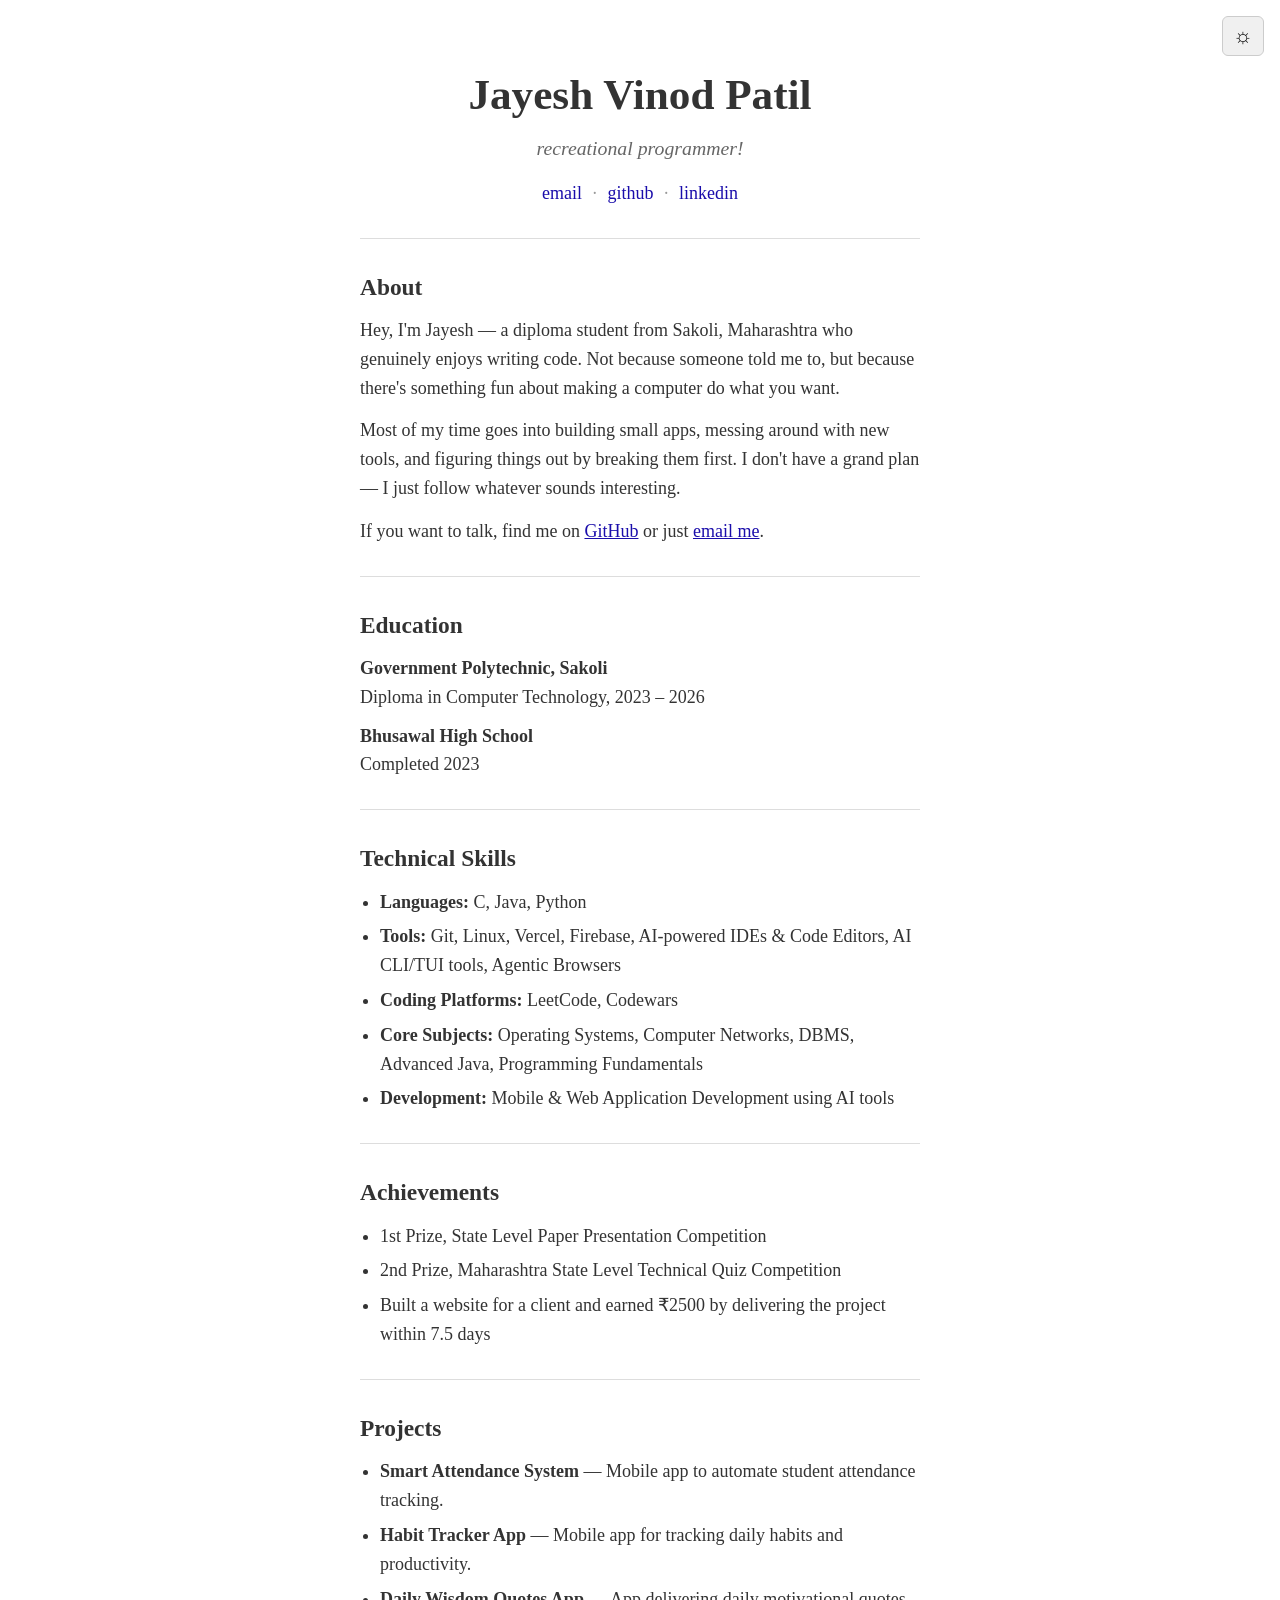
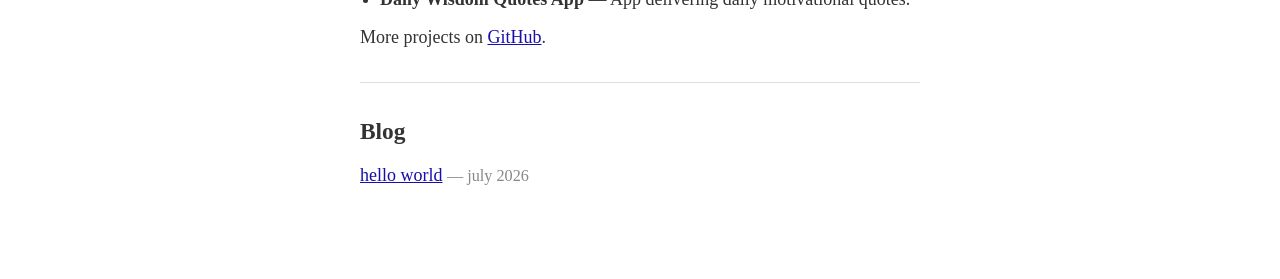
==== index.html @ d33e116e "first commit" ====
<!doctype html>
<html lang="en">
  <head>
    <meta charset="utf-8">
    <meta name="viewport" content="width=device-width, initial-scale=1">
    <title>Jayesh Vinod Patil</title>
    <meta name="description" content="Jayesh Vinod Patil — recreational programmer.">
    <link rel="stylesheet" href="style.css">
  </head>
  <body>

    <button id="theme-toggle" title="Toggle dark/light mode" aria-label="Toggle theme">☼</button>

    <div class="container">

      <header>
        <h1>Jayesh Vinod Patil</h1>
        <p class="tagline">recreational programmer!</p>
        <nav>
          <a href="mailto:jayeshcode2008@gmail.com" title="Email">email</a>
          <span class="sep">·</span>
          <a href="https://github.com/JVP008/" target="_blank" rel="noopener" title="GitHub">github</a>
          <span class="sep">·</span>
          <a href="https://linkedin.com/in/jayesh-vinod-patil" target="_blank" rel="noopener" title="LinkedIn">linkedin</a>
        </nav>
      </header>

      <hr>

      <section id="about">
        <h2>About</h2>
        <p>
          Hey, I'm Jayesh — a diploma student from Sakoli, Maharashtra who
          genuinely enjoys writing code. Not because someone told me to, but
          because there's something fun about making a computer do what you want.
        </p>
        <p>
          Most of my time goes into building small apps, messing around with
          new tools, and figuring things out by breaking them first. I don't
          have a grand plan — I just follow whatever sounds interesting.
        </p>
        <p>
          If you want to talk, find me on <a href="https://github.com/JVP008/">GitHub</a>
          or just <a href="mailto:jayeshcode2008@gmail.com">email me</a>.
        </p>
      </section>

      <hr>

      <section id="education">
        <h2>Education</h2>
        <p>
          <strong>Government Polytechnic, Sakoli</strong><br>
          Diploma in Computer Technology, 2023 – 2026
        </p>
        <p>
          <strong>Bhusawal High School</strong><br>
          Completed 2023
        </p>
      </section>

      <hr>

      <section id="skills">
        <h2>Technical Skills</h2>
        <ul>
          <li><strong>Languages:</strong> C, Java, Python</li>
          <li><strong>Tools:</strong> Git, Linux, Vercel, Firebase, AI-powered IDEs &amp; Code Editors, AI CLI/TUI tools, Agentic Browsers</li>
          <li><strong>Coding Platforms:</strong> LeetCode, Codewars</li>
          <li><strong>Core Subjects:</strong> Operating Systems, Computer Networks, DBMS, Advanced Java, Programming Fundamentals</li>
          <li><strong>Development:</strong> Mobile &amp; Web Application Development using AI tools</li>
        </ul>
      </section>

      <hr>

      <section id="achievements">
        <h2>Achievements</h2>
        <ul>
          <li>1st Prize, State Level Paper Presentation Competition</li>
          <li>2nd Prize, Maharashtra State Level Technical Quiz Competition</li>
          <li>Built a website for a client and earned ₹2500 by delivering the project within 7.5 days</li>
        </ul>
      </section>

      <hr>

      <section id="projects">
        <h2>Projects</h2>
        <ul>
          <li><strong>Smart Attendance System</strong> — Mobile app to automate student attendance tracking.</li>
          <li><strong>Habit Tracker App</strong> — Mobile app for tracking daily habits and productivity.</li>
          <li><strong>Daily Wisdom Quotes App</strong> — App delivering daily motivational quotes.</li>
        </ul>
        <p>More projects on <a href="https://github.com/JVP008/">GitHub</a>.</p>
      </section>

      <hr>

      <section id="blog">
        <h2>Blog</h2>
        <ul class="blog-list">
          <li>
            <a href="blog/hello-world.html">hello world</a>
            <span class="blog-date">— july 2026</span>
          </li>
        </ul>
      </section>

    </div>

    <script>
      (function () {
        const btn = document.getElementById('theme-toggle');
        const stored = localStorage.getItem('theme');
        if (stored === 'dark') {
          document.body.classList.add('dark');
          btn.textContent = '☾';
        }
        btn.addEventListener('click', function () {
          document.body.classList.toggle('dark');
          const isDark = document.body.classList.contains('dark');
          btn.textContent = isDark ? '☾' : '☼';
          localStorage.setItem('theme', isDark ? 'dark' : 'light');
        });
      })();
    </script>

  </body>
</html>
---- style.css ----
/* ── Reset ── */
*, *::before, *::after {
  margin: 0;
  padding: 0;
  box-sizing: border-box;
}

/* ── Base (light mode) ── */
body {
  font-family: Georgia, 'Times New Roman', Times, serif;
  font-size: 18px;
  line-height: 1.6;
  color: #333;
  background: #fff;
  transition: background 0.3s, color 0.3s;
}

/* ── Dark mode ── */
body.dark {
  color: #d4d4d4;
  background: #1a1a1a;
}

body.dark a {
  color: #6db3f2;
}

body.dark hr {
  border-color: #444;
}

body.dark #theme-toggle {
  color: #d4d4d4;
  background: #333;
  border-color: #555;
}

/* ── Container (centered like Karpathy) ── */
.container {
  max-width: 600px;
  margin: 0 auto;
  padding: 60px 20px 80px;
}

/* ── Header ── */
header {
  text-align: center;
  margin-bottom: 10px;
}

h1 {
  font-size: 2.4em;
  font-weight: 700;
  margin-bottom: 4px;
}

.tagline {
  font-size: 1.1em;
  font-style: italic;
  color: #666;
  margin-bottom: 14px;
}

body.dark .tagline {
  color: #999;
}

/* ── Nav links ── */
nav {
  font-size: 1em;
}

nav a {
  text-decoration: none;
  color: #1a0dab;
}

nav a:hover {
  text-decoration: underline;
}

.sep {
  margin: 0 6px;
  color: #999;
}

/* ── Horizontal rule ── */
hr {
  border: none;
  border-top: 1px solid #ddd;
  margin: 30px 0;
}

/* ── About section ── */
#about h2 {
  font-size: 1.3em;
  margin-bottom: 10px;
}

#about p {
  margin-bottom: 14px;
}

/* ── Sections ── */
section {
  margin-bottom: 10px;
}

section h2 {
  font-size: 1.3em;
  margin-bottom: 10px;
}

section p {
  margin-bottom: 10px;
}

section ul {
  margin-left: 20px;
  margin-bottom: 10px;
}

section ul li {
  margin-bottom: 6px;
}

/* ── Links ── */
a {
  color: #1a0dab;
}

a:hover {
  text-decoration: underline;
}

/* ── Theme toggle button ── */
#theme-toggle {
  position: fixed;
  top: 16px;
  right: 16px;
  font-size: 1.2em;
  background: #f0f0f0;
  border: 1px solid #ccc;
  border-radius: 6px;
  padding: 6px 10px;
  cursor: pointer;
  transition: background 0.3s, border-color 0.3s;
  z-index: 10;
}

#theme-toggle:hover {
  background: #e0e0e0;
}

body.dark #theme-toggle:hover {
  background: #444;
}

/* ── Blog list ── */
.blog-list {
  list-style: none;
  margin-left: 0;
}

.blog-list li {
  margin-bottom: 8px;
}

.blog-date {
  color: #888;
  font-size: 0.9em;
}

/* ── Blog post page ── */
.back {
  margin-bottom: 30px;
}

.post-title {
  font-size: 1.8em;
  margin-bottom: 4px;
}

.post-date {
  color: #888;
  font-size: 0.95em;
  font-style: italic;
  margin-bottom: 24px;
}

article p {
  margin-bottom: 14px;
}
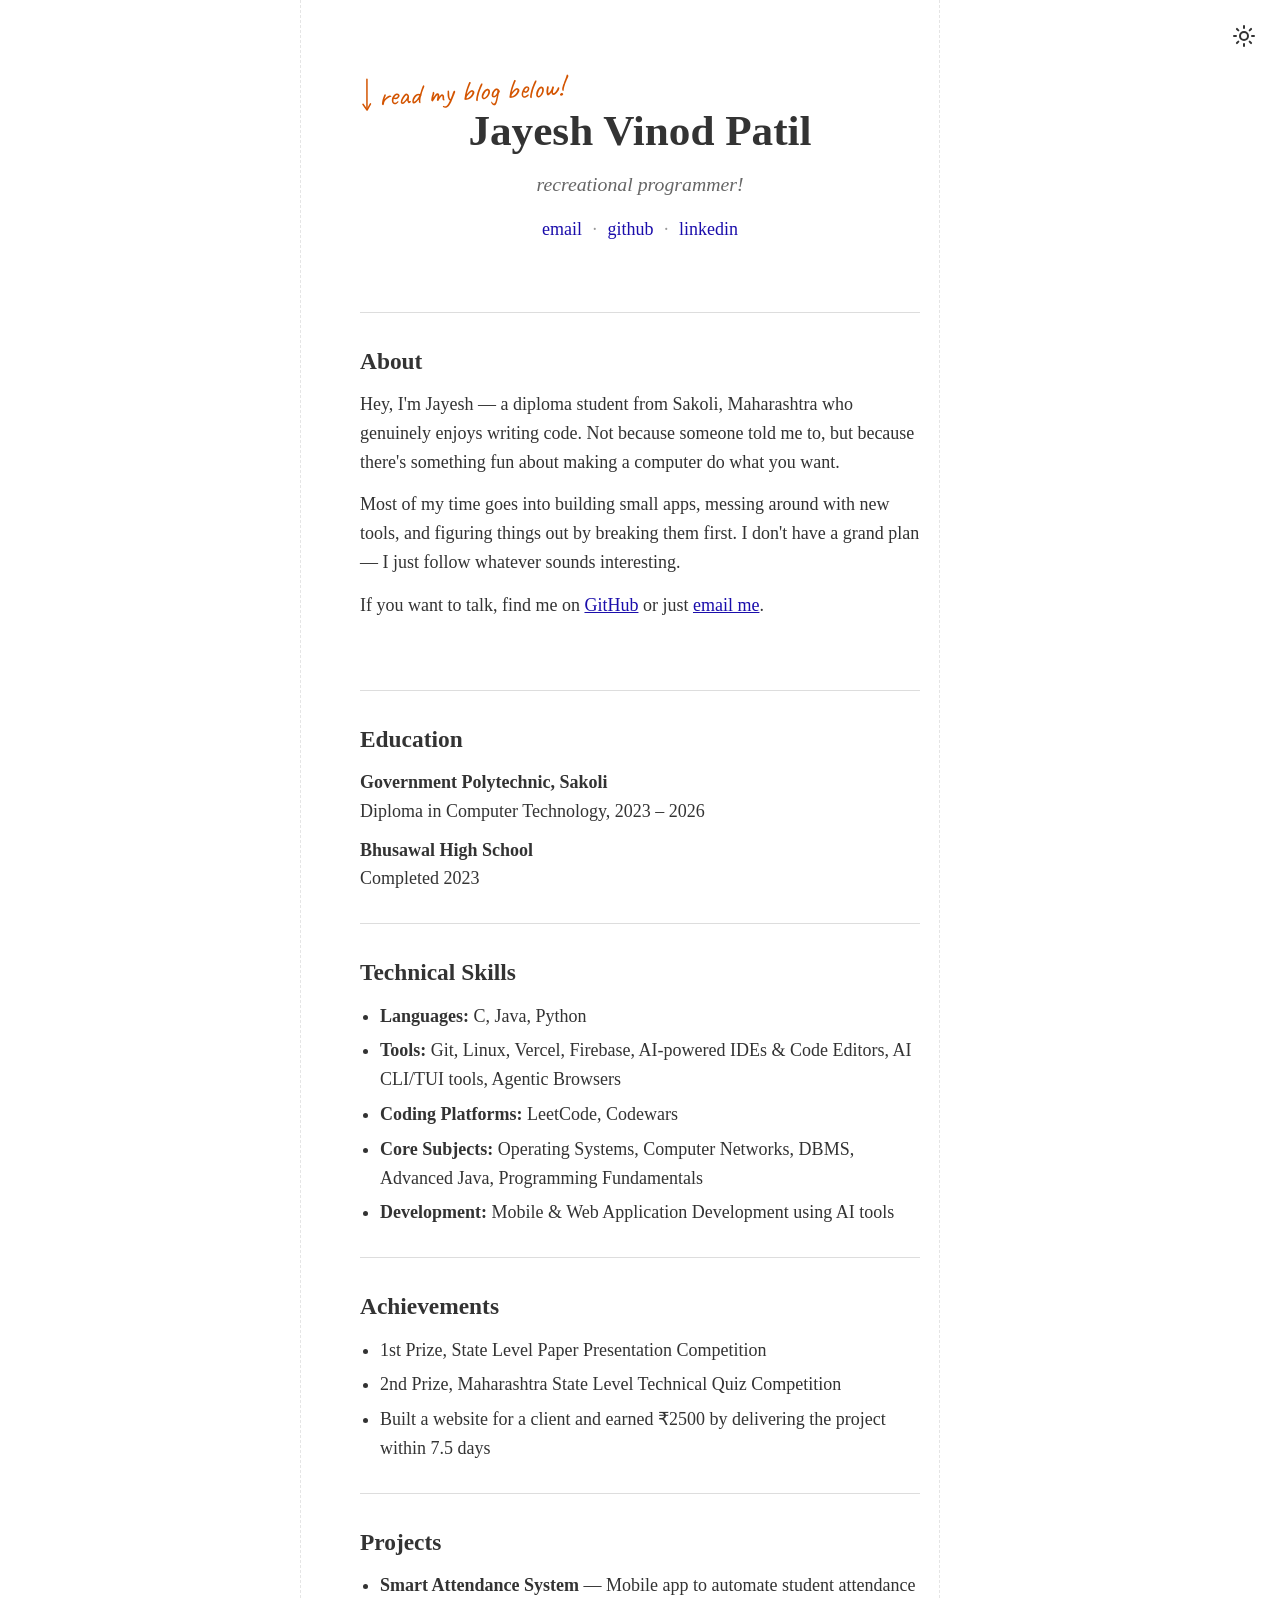
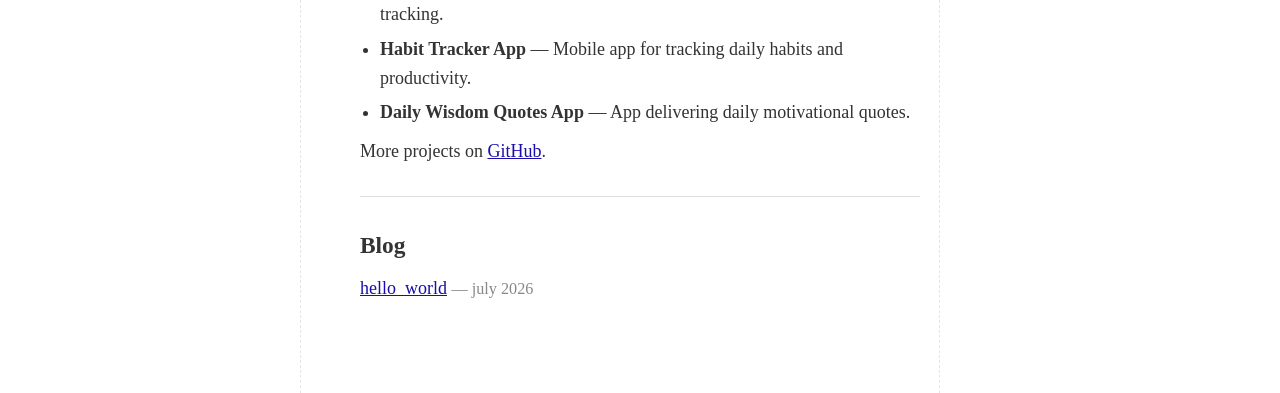
==== commit 915c9cf1: "feat: svg curor,theme toggle,comment sect.,resizable window :)" ====
--- a/index.html
+++ b/index.html
@@ -9,20 +9,35 @@
   </head>
   <body>
 
-    <button id="theme-toggle" title="Toggle dark/light mode" aria-label="Toggle theme">☼</button>
+    <button id="theme-toggle" title="Toggle dark/light mode" aria-label="Toggle theme">
+      <svg class="sun-icon" aria-hidden="true" xmlns="http://www.w3.org/2000/svg" viewBox="0 0 24 24" fill="none" stroke="currentColor" stroke-width="2" stroke-linecap="round" stroke-linejoin="round"><circle cx="12" cy="12" r="4"/><path d="M12 2v2"/><path d="M12 20v2"/><path d="M4.93 4.93l1.41 1.41"/><path d="M17.66 17.66l1.41 1.41"/><path d="M2 12h2"/><path d="M20 12h2"/><path d="M6.34 17.66l-1.41 1.41"/><path d="M19.07 4.93l-1.41 1.41"/></svg>
+      <svg class="moon-icon" aria-hidden="true" xmlns="http://www.w3.org/2000/svg" viewBox="0 0 24 24" fill="none" stroke="currentColor" stroke-width="2" stroke-linecap="round" stroke-linejoin="round"><path d="M12 3a6 6 0 0 0 9 9 9 9 0 1 1-9-9Z"/></svg>
+    </button>
 
     <div class="container">
+      <div class="resizer-handle" title="Drag to resize page width" aria-label="Resize page width" role="separator"></div>
+
+      <div class="handwritten-annotation">
+        <svg class="annotation-arrow" viewBox="0 0 16 50" width="12" height="40" fill="none" stroke="currentColor" stroke-width="2" stroke-linecap="round" stroke-linejoin="round" aria-hidden="true">
+          <path d="M10 1 L8 40" />
+          <path d="M3 34 L8 42 L13 34" />
+        </svg>
+        <span class="annotation-text">read my blog below!</span>
+      </div>
 
       <header>
         <h1>Jayesh Vinod Patil</h1>
         <p class="tagline">recreational programmer!</p>
         <nav>
-          <a href="mailto:jayeshcode2008@gmail.com" title="Email">email</a>
+          <a href="javascript:void(0)" class="email-trigger" role="button" aria-expanded="false" aria-controls="header-email-reveal" title="Email">email</a>
           <span class="sep">·</span>
           <a href="https://github.com/JVP008/" target="_blank" rel="noopener" title="GitHub">github</a>
           <span class="sep">·</span>
           <a href="https://linkedin.com/in/jayesh-vinod-patil" target="_blank" rel="noopener" title="LinkedIn">linkedin</a>
         </nav>
+        <div class="email-reveal-container" id="header-email-reveal">
+          <span class="email-address">jayeshcode2008@gmail.com</span>
+        </div>
       </header>
 
       <hr>
@@ -41,8 +56,11 @@
         </p>
         <p>
           If you want to talk, find me on <a href="https://github.com/JVP008/">GitHub</a>
-          or just <a href="mailto:jayeshcode2008@gmail.com">email me</a>.
-        </p>
+          or just <a href="javascript:void(0)" class="email-trigger" role="button" aria-expanded="false" aria-controls="about-email-reveal">email me</a>.
+        </p>
+        <div class="email-reveal-container" id="about-email-reveal">
+          <span class="email-address">jayeshcode2008@gmail.com</span>
+        </div>
       </section>
 
       <hr>
@@ -101,7 +119,7 @@
         <h2>Blog</h2>
         <ul class="blog-list">
           <li>
-            <a href="blog/hello-world.html">hello world</a>
+            <a href="blog/hello-world.html">hello_world</a>
             <span class="blog-date">— july 2026</span>
           </li>
         </ul>
@@ -111,18 +129,118 @@
 
     <script>
       (function () {
+        // Apply saved container width immediately
+        const container = document.querySelector('.container');
+        let storedWidth;
+        try {
+          storedWidth = localStorage.getItem('preferred-width');
+        } catch (e) {
+          // Ignore localStorage errors in private browsing/iframe sandboxing
+        }
+        if (storedWidth) {
+          container.style.maxWidth = storedWidth;
+        }
+
         const btn = document.getElementById('theme-toggle');
-        const stored = localStorage.getItem('theme');
+        let stored;
+        try {
+          stored = localStorage.getItem('theme');
+        } catch (e) {
+          // Ignore localStorage errors in private browsing/iframe sandboxing
+        }
         if (stored === 'dark') {
+          document.documentElement.classList.add('dark');
           document.body.classList.add('dark');
-          btn.textContent = '☾';
         }
         btn.addEventListener('click', function () {
+          document.documentElement.classList.toggle('dark');
           document.body.classList.toggle('dark');
           const isDark = document.body.classList.contains('dark');
-          btn.textContent = isDark ? '☾' : '☼';
-          localStorage.setItem('theme', isDark ? 'dark' : 'light');
+          try {
+            localStorage.setItem('theme', isDark ? 'dark' : 'light');
+          } catch (e) {
+            // Ignore localStorage errors in private browsing/iframe sandboxing
+          }
         });
+
+        // Email reveal logic
+        const triggers = document.querySelectorAll('.email-trigger');
+
+        triggers.forEach((trigger) => {
+          const container = document.getElementById(trigger.getAttribute('aria-controls'));
+          if (!container) return;
+
+          trigger.addEventListener('click', function (e) {
+            e.preventDefault();
+            const isOpen = container.classList.toggle('show');
+            trigger.setAttribute('aria-expanded', isOpen ? 'true' : 'false');
+          });
+        });
+
+        // Container Resizer Logic
+        const resizer = container.querySelector('.resizer-handle');
+        if (resizer) {
+          let isDragging = false;
+
+          function onStart(e) {
+            if (isDragging) return;
+            e.preventDefault();
+            isDragging = true;
+            resizer.classList.add('dragging');
+            document.body.classList.add('dragging-width');
+
+            window.addEventListener('mousemove', onMove, { passive: false });
+            window.addEventListener('mouseup', onEnd);
+            window.addEventListener('touchmove', onMove, { passive: false });
+            window.addEventListener('touchend', onEnd);
+            window.addEventListener('touchcancel', onEnd);
+          }
+
+          function onMove(e) {
+            if (!isDragging) return;
+            let clientX;
+            if (e.touches && e.touches.length > 0) {
+              clientX = e.touches[0].clientX;
+            } else {
+              clientX = e.clientX;
+            }
+
+            // Assumes .container is horizontally centered (margin: 0 auto)
+            const rect = container.getBoundingClientRect();
+            const center = rect.left + rect.width / 2;
+            let newWidth = Math.abs(clientX - center) * 2;
+
+            const minWidth = 400;
+            const maxWidthLimit = window.innerWidth * 0.95;
+
+            if (newWidth < minWidth) newWidth = minWidth;
+            if (newWidth > maxWidthLimit) newWidth = maxWidthLimit;
+
+            const widthStr = `${newWidth}px`;
+            container.style.maxWidth = widthStr;
+            try {
+              localStorage.setItem('preferred-width', widthStr);
+            } catch (e) {
+              // Ignore localStorage errors in private browsing/iframe sandboxing
+            }
+          }
+
+          function onEnd() {
+            if (!isDragging) return;
+            isDragging = false;
+            resizer.classList.remove('dragging');
+            document.body.classList.remove('dragging-width');
+
+            window.removeEventListener('mousemove', onMove);
+            window.removeEventListener('mouseup', onEnd);
+            window.removeEventListener('touchmove', onMove);
+            window.removeEventListener('touchend', onEnd);
+            window.removeEventListener('touchcancel', onEnd);
+          }
+
+          resizer.addEventListener('mousedown', onStart);
+          resizer.addEventListener('touchstart', onStart, { passive: false });
+        }
       })();
     </script>
 
--- a/style.css
+++ b/style.css
@@ -1,8 +1,23 @@
+@import url('https://fonts.googleapis.com/css2?family=Caveat:wght@400;700&display=swap');
+
 /* ── Reset ── */
 *, *::before, *::after {
   margin: 0;
   padding: 0;
   box-sizing: border-box;
+}
+
+/* ── Custom Cursor ── */
+html, body {
+  cursor: url("arrowhead.svg") 3 1, auto;
+}
+
+html.dark, body.dark {
+  cursor: url("arrowhead-rounded-outline.svg") 5 3, auto;
+}
+
+a, button, [role="button"], input[type="submit"], input[type="button"], label {
+  cursor: url("hand-pointer.svg") 8 1, pointer !important;
 }
 
 /* ── Base (light mode) ── */
@@ -15,6 +30,16 @@
   transition: background 0.3s, color 0.3s;
 }
 
+::selection {
+  background: rgba(0, 230, 118, 0.4);
+  color: #000;
+}
+
+body.dark ::selection {
+  background: rgba(255, 105, 135, 0.5);
+  color: #fff;
+}
+
 /* ── Dark mode ── */
 body.dark {
   color: #d4d4d4;
@@ -31,8 +56,6 @@
 
 body.dark #theme-toggle {
   color: #d4d4d4;
-  background: #333;
-  border-color: #555;
 }
 
 /* ── Container (centered like Karpathy) ── */
@@ -40,7 +63,59 @@
   max-width: 600px;
   margin: 0 auto;
   padding: 60px 20px 80px;
-}
+  position: relative;
+}
+
+/* ── Subtle decorative vertical dashed line ── */
+.container::before {
+  content: '';
+  position: absolute;
+  top: 0;
+  bottom: 0;
+  left: -40px;
+  width: 1px;
+  border-left: 1px dashed rgba(0, 0, 0, 0.1);
+  pointer-events: none;
+}
+
+body.dark .container::before {
+  border-left-color: rgba(255, 255, 255, 0.08);
+}
+
+/* ── Resizer Handle ── */
+.resizer-handle {
+  position: absolute;
+  right: 0;
+  top: 0;
+  width: 12px;
+  height: 100%;
+  cursor: col-resize;
+  z-index: 100;
+  border-right: 1px dashed rgba(0, 0, 0, 0.1);
+  box-sizing: border-box;
+}
+
+.resizer-handle:hover,
+.resizer-handle.dragging {
+  border-right: 2px dashed #999;
+  background-color: rgba(0, 0, 0, 0.02);
+}
+
+body.dark .resizer-handle {
+  border-right-color: rgba(255, 255, 255, 0.08);
+}
+
+body.dark .resizer-handle:hover,
+body.dark .resizer-handle.dragging {
+  border-right: 2px dashed #555;
+  background-color: rgba(255, 255, 255, 0.02);
+}
+
+body.dragging-width {
+  user-select: none;
+  cursor: col-resize;
+}
+
 
 /* ── Header ── */
 header {
@@ -138,22 +213,45 @@
   position: fixed;
   top: 16px;
   right: 16px;
-  font-size: 1.2em;
-  background: #f0f0f0;
-  border: 1px solid #ccc;
-  border-radius: 6px;
-  padding: 6px 10px;
+  background: transparent;
+  border: none;
+  padding: 8px;
   cursor: pointer;
-  transition: background 0.3s, border-color 0.3s;
+  display: flex;
+  align-items: center;
+  justify-content: center;
+  color: #333;
   z-index: 10;
-}
-
-#theme-toggle:hover {
-  background: #e0e0e0;
-}
-
-body.dark #theme-toggle:hover {
-  background: #444;
+  transition: color 0.3s ease;
+}
+
+#theme-toggle:focus-visible {
+  outline: 2px solid currentColor;
+  outline-offset: 2px;
+  border-radius: 4px;
+}
+
+#theme-toggle svg {
+  width: 24px;
+  height: 24px;
+  display: block;
+  transition: transform 0.3s ease;
+}
+
+#theme-toggle:hover svg {
+  transform: rotate(30deg) scale(1.15);
+}
+
+#theme-toggle:active svg {
+  transform: scale(0.9);
+}
+
+body:not(.dark) #theme-toggle .moon-icon {
+  display: none;
+}
+
+body.dark #theme-toggle .sun-icon {
+  display: none;
 }
 
 /* ── Blog list ── */
@@ -191,3 +289,338 @@
 article p {
   margin-bottom: 14px;
 }
+
+/* ── Email Reveal Container ── */
+.email-trigger:focus-visible {
+  outline: 2px solid currentColor;
+  outline-offset: 2px;
+  border-radius: 4px;
+}
+
+.email-reveal-container {
+  margin-top: 12px;
+  font-size: 0.9em;
+  gap: 10px;
+  opacity: 0;
+  transform: translateY(-8px);
+  transition: opacity 0.3s ease, transform 0.3s ease;
+}
+
+.email-reveal-container.show {
+  opacity: 1;
+  transform: translateY(0);
+}
+
+header .email-reveal-container {
+  justify-content: center;
+}
+
+#about .email-reveal-container {
+  justify-content: flex-start;
+}
+
+.email-address {
+  font-weight: bold;
+  color: #333;
+}
+
+body.dark .email-address {
+  color: #d4d4d4;
+}
+
+.email-copy-btn {
+  font-family: inherit;
+  font-size: 0.85em;
+  padding: 3px 8px;
+  border: 1px solid #ccc;
+  border-radius: 4px;
+  background-color: #f7f7f7;
+  color: #333;
+  cursor: pointer;
+  transition: background-color 0.2s, border-color 0.2s;
+}
+
+.email-copy-btn:hover {
+  background-color: #eee;
+  border-color: #bbb;
+}
+
+body.dark .email-copy-btn {
+  background-color: #2b2b2b;
+  border-color: #444;
+  color: #d4d4d4;
+}
+
+body.dark .email-copy-btn:hover {
+  background-color: #3b3b3b;
+  border-color: #555;
+}
+
+.email-copy-success {
+  color: #2e7d32;
+  font-weight: bold;
+  font-size: 0.85em;
+  opacity: 0;
+  transition: opacity 0.2s ease;
+}
+
+.email-copy-success.show {
+  opacity: 1;
+}
+
+body.dark .email-copy-success {
+  color: #81c784;
+}
+
+/* ── Handwritten Annotation ── */
+.handwritten-annotation {
+  display: flex;
+  align-items: center;
+  justify-content: flex-start;
+  font-family: 'Caveat', cursive;
+  font-size: 1.6em;
+  color: #d35400;
+  transform: rotate(-3deg);
+  margin-bottom: -10px;
+  gap: 6px;
+  flex-direction: row;
+}
+
+body.dark .handwritten-annotation {
+  color: #ff7675;
+}
+
+.annotation-arrow {
+  animation: bounce 2s infinite ease-in-out;
+}
+
+@keyframes bounce {
+  0%, 100% {
+    transform: translateY(0);
+  }
+  50% {
+    transform: translateY(6px);
+  }
+}
+
+
+/* ── Comments Section ── */
+.comments-section {
+  margin-top: 40px;
+}
+
+.comments-section h2 {
+  font-size: 1.4em;
+  margin-bottom: 20px;
+  border-bottom: 1px solid #ddd;
+  padding-bottom: 8px;
+}
+
+body.dark .comments-section h2 {
+  border-bottom-color: #444;
+}
+
+.comments-list {
+  display: flex;
+  flex-direction: column;
+  gap: 16px;
+  margin-bottom: 40px;
+}
+
+.no-comments {
+  text-align: center;
+  color: #888;
+  font-style: italic;
+}
+body.dark .no-comments {
+  color: #666;
+}
+
+@keyframes commentFadeIn {
+  from {
+    opacity: 0;
+    transform: translateY(10px);
+  }
+  to {
+    opacity: 1;
+    transform: translateY(0);
+  }
+}
+
+.comment-card {
+  display: flex;
+  gap: 14px;
+  padding: 16px;
+  background-color: #f9f9f9;
+  border: 1px solid #eaeaea;
+  border-radius: 8px;
+  animation: commentFadeIn 0.3s ease-out forwards;
+}
+
+body.dark .comment-card {
+  background-color: #222;
+  border-color: #333;
+}
+
+.comment-avatar {
+  width: 40px;
+  height: 40px;
+  border-radius: 50%;
+  display: flex;
+  align-items: center;
+  justify-content: center;
+  font-weight: bold;
+  font-size: 1.1em;
+  color: #fff;
+  flex-shrink: 0;
+  text-transform: uppercase;
+  user-select: none;
+}
+
+.comment-content {
+  flex-grow: 1;
+  min-width: 0;
+}
+
+.comment-header {
+  display: flex;
+  align-items: baseline;
+  justify-content: space-between;
+  margin-bottom: 6px;
+  flex-wrap: wrap;
+  gap: 8px;
+}
+
+.comment-author {
+  font-weight: bold;
+  font-size: 0.95em;
+  color: #222;
+}
+
+body.dark .comment-author {
+  color: #eee;
+}
+
+.comment-date {
+  font-size: 0.8em;
+  color: #777;
+}
+
+body.dark .comment-date {
+  color: #999;
+}
+
+.comment-body {
+  font-size: 0.95em;
+  line-height: 1.5;
+  color: #444;
+  white-space: pre-wrap;
+  word-wrap: break-word;
+  word-break: break-word;
+}
+
+body.dark .comment-body {
+  color: #ccc;
+}
+
+.comment-form {
+  border-top: 1px solid #ddd;
+  padding-top: 30px;
+  display: flex;
+  flex-direction: column;
+  gap: 16px;
+}
+
+body.dark .comment-form {
+  border-top-color: #444;
+}
+
+.comment-form h3 {
+  font-size: 1.2em;
+  margin-bottom: 4px;
+}
+
+.comment-form-group {
+  display: flex;
+  flex-direction: column;
+  gap: 6px;
+}
+
+.comment-form input[type="text"],
+.comment-form textarea {
+  width: 100%;
+  padding: 10px 14px;
+  border: 1px solid #ccc;
+  border-radius: 6px;
+  background-color: #fff;
+  color: #333;
+  font-family: inherit;
+  font-size: 0.95em;
+  transition: border-color 0.2s ease, box-shadow 0.2s ease;
+}
+
+.comment-form textarea {
+  resize: vertical;
+  min-height: 110px;
+}
+
+.comment-form input[type="text"]::placeholder,
+.comment-form textarea::placeholder {
+  color: #999;
+}
+
+.comment-form input[type="text"]:focus,
+.comment-form textarea:focus {
+  outline: none;
+  border-color: #1a0dab;
+  box-shadow: 0 0 0 3px rgba(26, 13, 171, 0.15);
+}
+
+body.dark .comment-form input[type="text"],
+body.dark .comment-form textarea {
+  background-color: #2b2b2b;
+  border-color: #444;
+  color: #d4d4d4;
+}
+
+body.dark .comment-form input[type="text"]::placeholder,
+body.dark .comment-form textarea::placeholder {
+  color: #777;
+}
+
+body.dark .comment-form input[type="text"]:focus,
+body.dark .comment-form textarea:focus {
+  border-color: #6db3f2;
+  box-shadow: 0 0 0 3px rgba(109, 179, 242, 0.2);
+}
+
+.comment-form button[type="submit"] {
+  align-self: flex-start;
+  font-family: inherit;
+  font-size: 0.95em;
+  font-weight: bold;
+  padding: 10px 20px;
+  border: 1px solid #333;
+  border-radius: 6px;
+  background-color: #fff;
+  color: #333;
+  cursor: pointer;
+  transition: background-color 0.2s ease, border-color 0.2s ease;
+}
+
+.comment-form button[type="submit"]:hover {
+  background-color: #f0f0f0;
+}
+
+body.dark .comment-form button[type="submit"] {
+  background-color: #1a1a1a;
+  border-color: #d4d4d4;
+  color: #d4d4d4;
+}
+
+body.dark .comment-form button[type="submit"]:hover {
+  background-color: #2b2b2b;
+}
+
+
+
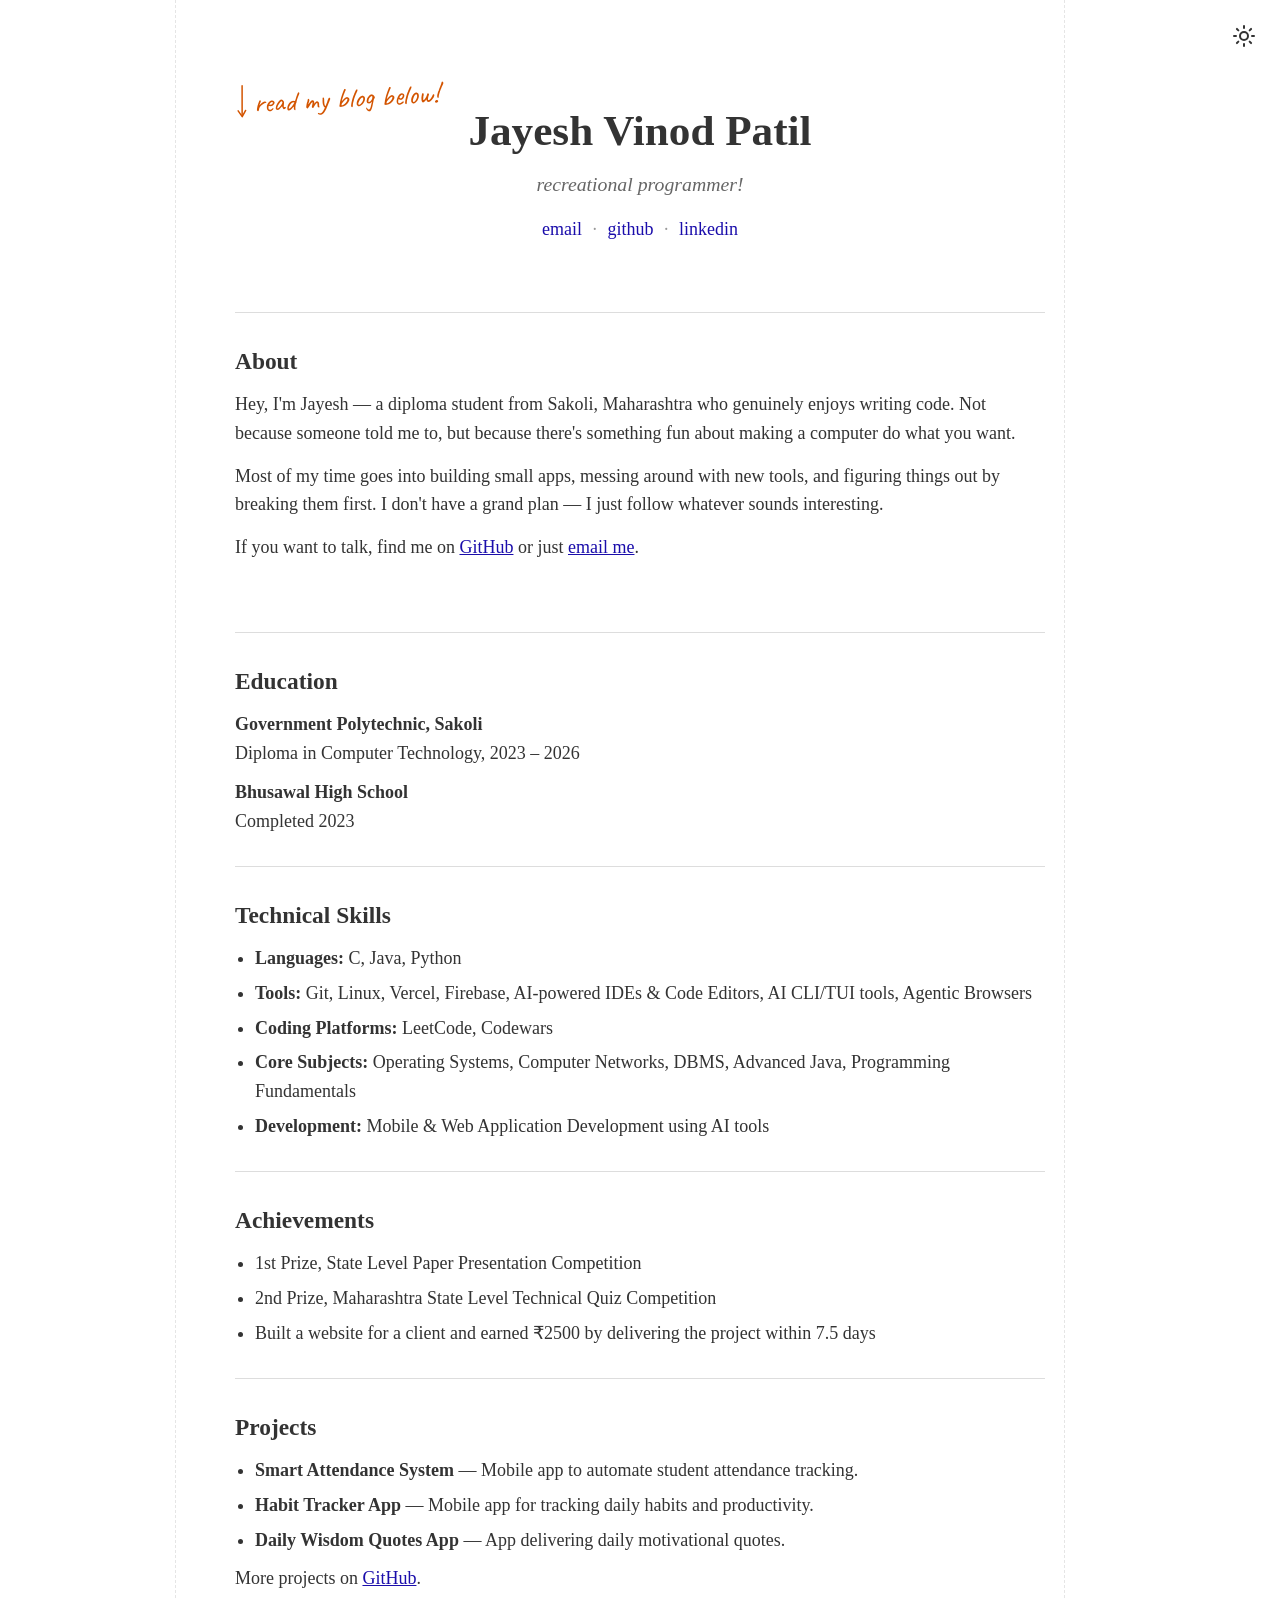
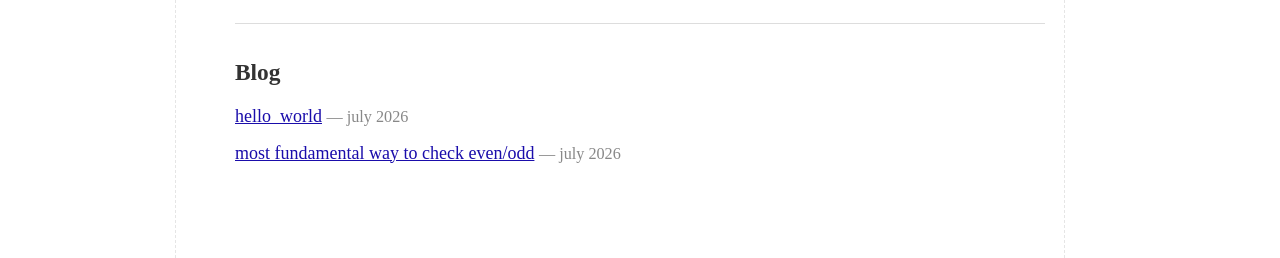
==== commit 50dfdbf9: "blog2" ====
--- a/index.html
+++ b/index.html
@@ -122,6 +122,10 @@
             <a href="blog/hello-world.html">hello_world</a>
             <span class="blog-date">— july 2026</span>
           </li>
+          <li>
+            <a href="blog/even-odd.html">most fundamental way to check even/odd</a>
+            <span class="blog-date">— july 2026</span>
+          </li>
         </ul>
       </section>
 
@@ -129,17 +133,7 @@
 
     <script>
       (function () {
-        // Apply saved container width immediately
         const container = document.querySelector('.container');
-        let storedWidth;
-        try {
-          storedWidth = localStorage.getItem('preferred-width');
-        } catch (e) {
-          // Ignore localStorage errors in private browsing/iframe sandboxing
-        }
-        if (storedWidth) {
-          container.style.maxWidth = storedWidth;
-        }
 
         const btn = document.getElementById('theme-toggle');
         let stored;
@@ -218,11 +212,6 @@
 
             const widthStr = `${newWidth}px`;
             container.style.maxWidth = widthStr;
-            try {
-              localStorage.setItem('preferred-width', widthStr);
-            } catch (e) {
-              // Ignore localStorage errors in private browsing/iframe sandboxing
-            }
           }
 
           function onEnd() {
--- a/style.css
+++ b/style.css
@@ -36,8 +36,8 @@
 }
 
 body.dark ::selection {
-  background: rgba(255, 105, 135, 0.5);
-  color: #fff;
+  background: rgba(253, 224, 71, 0.55);
+  color: #000;
 }
 
 /* ── Dark mode ── */
@@ -60,7 +60,7 @@
 
 /* ── Container (centered like Karpathy) ── */
 .container {
-  max-width: 600px;
+  max-width: 850px;
   margin: 0 auto;
   padding: 60px 20px 80px;
   position: relative;
@@ -387,7 +387,7 @@
 }
 
 body.dark .handwritten-annotation {
-  color: #ff7675;
+  color: #ffd700;
 }
 
 .annotation-arrow {
@@ -622,5 +622,162 @@
   background-color: #2b2b2b;
 }
 
-
-
+/* ── Blog Hero Image ── */
+.blog-hero-img {
+  width: 100%;
+  max-height: 400px;
+  object-fit: cover;
+  border-radius: 8px;
+  margin-bottom: 28px;
+  display: block;
+}
+
+/* ── Blog Content Images (code screenshots) ── */
+.blog-img {
+  display: block;
+  max-width: 100%;
+  margin: 20px auto;
+  border-radius: 8px;
+  box-shadow: 0 2px 12px rgba(0, 0, 0, 0.12);
+}
+
+body.dark .blog-img {
+  box-shadow: 0 2px 12px rgba(0, 0, 0, 0.4);
+}
+
+/* ── Blog Tables ── */
+.blog-table-wrapper {
+  overflow-x: auto;
+  margin: 20px 0;
+  border-radius: 8px;
+  border: 1px solid #ddd;
+}
+
+body.dark .blog-table-wrapper {
+  border-color: #3a3a3a;
+}
+
+.blog-table {
+  width: 100%;
+  border-collapse: collapse;
+  font-size: 0.92em;
+  text-align: center;
+}
+
+.blog-table thead th {
+  background-color: #f0f0f0;
+  font-weight: 700;
+  padding: 12px 16px;
+  border-bottom: 2px solid #ddd;
+  white-space: nowrap;
+}
+
+body.dark .blog-table thead th {
+  background-color: #2a2a2a;
+  border-bottom-color: #444;
+}
+
+.blog-table tbody td {
+  padding: 10px 16px;
+  border-bottom: 1px solid #eee;
+}
+
+body.dark .blog-table tbody td {
+  border-bottom-color: #333;
+}
+
+.blog-table tbody tr:nth-child(even) {
+  background-color: #fafafa;
+}
+
+body.dark .blog-table tbody tr:nth-child(even) {
+  background-color: #232323;
+}
+
+.blog-table tbody tr:nth-child(odd) {
+  background-color: #fff;
+}
+
+body.dark .blog-table tbody tr:nth-child(odd) {
+  background-color: #1a1a1a;
+}
+
+.blog-table tbody tr:last-child td {
+  border-bottom: none;
+}
+
+.blog-table tbody td.lsb-highlight {
+  font-weight: 700;
+  color: #d35400;
+}
+
+body.dark .blog-table tbody td.lsb-highlight {
+  color: #ffd700;
+}
+
+/* ── Blog Note / Callout ── */
+.blog-note {
+  background-color: #fffde7;
+  border-left: 4px solid #f9a825;
+  padding: 14px 18px;
+  margin: 20px 0;
+  border-radius: 0 6px 6px 0;
+  font-size: 0.93em;
+  line-height: 1.55;
+}
+
+body.dark .blog-note {
+  background-color: #2a2617;
+  border-left-color: #ffd700;
+  color: #e0d8b0;
+}
+
+/* ── Blog Section Heading ── */
+.blog-section-title {
+  font-size: 1.25em;
+  margin-top: 32px;
+  margin-bottom: 12px;
+}
+
+/* ── Blog Ordered Steps ── */
+article ol {
+  margin-left: 20px;
+  margin-bottom: 14px;
+}
+
+article ol li {
+  margin-bottom: 6px;
+}
+
+/* ── Blog "What we used" list ── */
+article ul {
+  margin-left: 20px;
+  margin-bottom: 14px;
+}
+
+article ul li {
+  margin-bottom: 4px;
+}
+
+/* ── Blog Summary Box ── */
+.blog-summary {
+  background-color: #f5f5f5;
+  border: 1px solid #ddd;
+  border-radius: 8px;
+  padding: 18px 22px;
+  margin: 24px 0;
+  font-size: 0.95em;
+}
+
+body.dark .blog-summary {
+  background-color: #222;
+  border-color: #3a3a3a;
+}
+
+.blog-summary ul {
+  margin-left: 18px;
+  margin-bottom: 0;
+}
+
+
+
